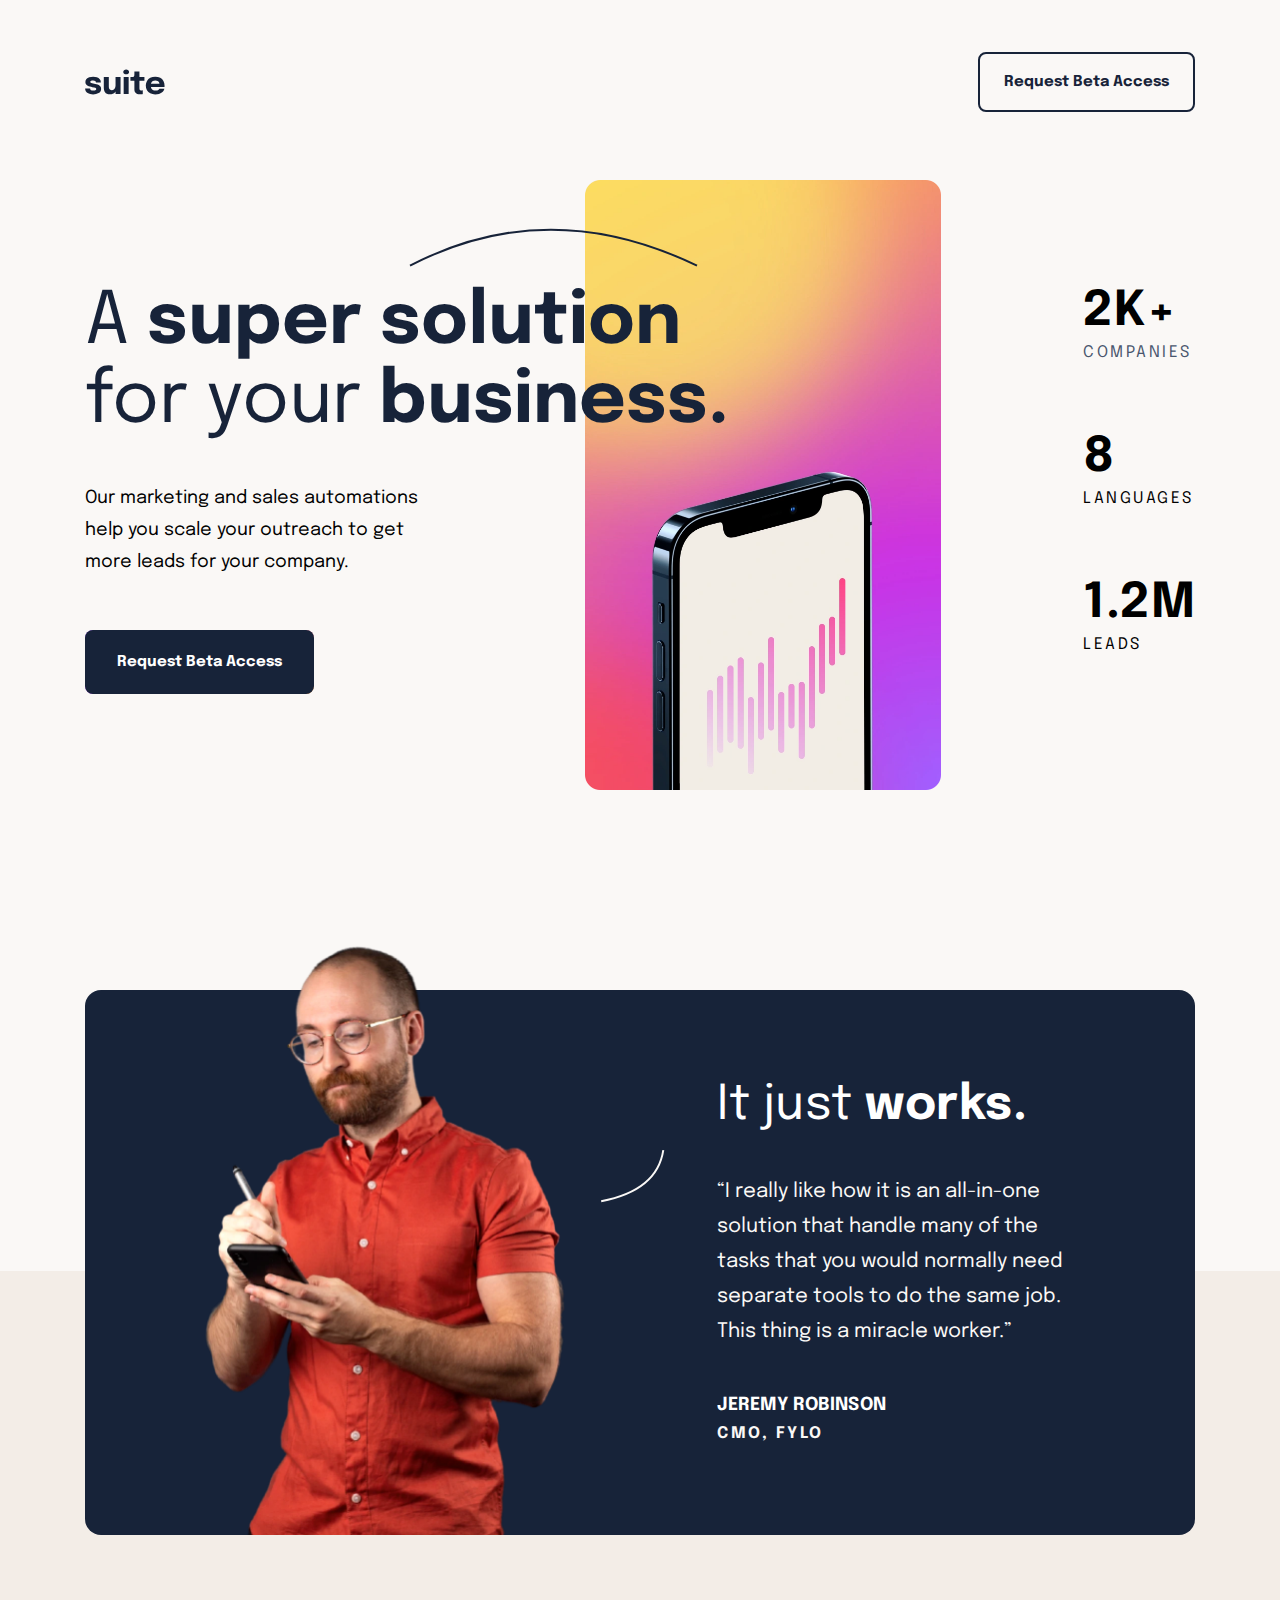
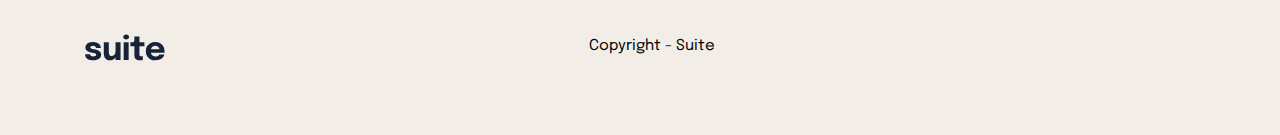
==== index.html @ e37b0295 "first commit" ====
<!DOCTYPE html>
<html lang="en">
<head>
  <meta charset="UTF-8">
  <meta name="viewport" content="width=device-width, initial-scale=1.0">

  <link rel="icon" type="image/png" sizes="32x32" href="./assets/favicon-32x32.png">
  
  <title>Frontend Mentor | Suite landing page</title>

  <!-- font awesome -->
  <link rel="stylesheet" href="https://cdnjs.cloudflare.com/ajax/libs/font-awesome/6.5.1/css/all.min.css" integrity="sha512-DTOQO9RWCH3ppGqcWaEA1BIZOC6xxalwEsw9c2QQeAIftl+Vegovlnee1c9QX4TctnWMn13TZye+giMm8e2LwA==" crossorigin="anonymous" referrerpolicy="no-referrer" />

  <!-- style -->
  <link rel="stylesheet" href="stylie/stylie.css">


</head>
<body class="bg-cream-white  ">

  <header class="pt13">
    <div class="container">
      <nav class="flex ai-center jc-space-between ">
        <a href="#" class="logo w20" data-aria="logo" >
          <img src="assets/logo.svg" alt="Logo">
        </a>
  
        <a href="#" class="btn btn--secondary">Request Beta Access</a>
      </nav>
    </div>
    
  </header>

  <main>

    <!-- hero section -->
    <section class="hero mt17 mobile-mt14">

      <div class="container  ">
        <div class="flex jc-space-between  tablet-flex-col pt26 pb23 tablet-row-gap22 tablet-py0  relative mobile-row-gap14">

          <div class="hero__left max-w166 tablet-max-w143 tablet-pt22 tablet-pb5 mobile-pt8 mobile-pb0">
           
            <h1 class="heading-xl mb10 text-dark-blue mobile-mb8 ">
             <span class="fw400">A </span>super solution<span class="fw400"> for your </span>business.
            </h1>
            <p class="body-text max-w87 mb13 mobile-mb8">
             Our marketing and sales automations help you scale your outreach to 
             get more leads for your company.
            </p>
            <a href="#" class="btn btn--primary">Request Beta Access</a>

          </div>
   
           <div class="hero__right mobile-flex-order3  ">
             
            <div class="flex flex-col tablet-flex-row mobile-flex-col tablet-childs-grow-1 tablet-childs-align-center row-gap16 mobile-row-gap8 ">
               <div>
                 <h2 class="heading-l">2K+</h2>
                 <h3 class="heading-s uppercase fw400 text-light-blue">Companies</h3>
               </div>
               <div>
                 <h2 class="heading-l">8</h2>
                 <h3 class="heading-s uppercase fw400 ">Languages</h3>
               </div>
               <div>
                 <h2 class="heading-l">1.2M</h2>
                 <h3 class="heading-s uppercase fw400 ">Leads</h3>
               </div>
             </div>

           </div>
   
           <!-- absolute images -->
           <div class="img-phone absolute z-1 h100pr top0 bottom0 left45pr tablet-h120 tablet-right0 tablet-left-unset mobile-static mobile-flex-order2 mobile-h-auto  ">
            <picture>
              <source media="(max-width : 576px)" srcset="assets/image-hero-landscape@2x.webp">
              <img src="assets/image-hero-portrait@2x.webp" alt="" class="h100pr">
            </picture>
           </div>

           <div class="img-line absolute top12 left81 tablet-w57 tablet-left60 mobile-w38 mobile-top0 mobile-left39   ">
             <img src="assets/pattern-curved-line-1.svg" alt="">
           </div>
            <!-- absolute images -->

        </div>
      </div>

    </section>
    <!-- hero section -->


    <!-- intro section -->
    <section class="intro mt39 mb-66 tablet-mt23 mobile-mt14 tablet-mb-116 ">
      <div class="container flex flex-col mobile-px0">

        <!-- blank space -->
        <div class="space h11 tablet-h45 "></div>
        <!-- blank space -->


        <div class="intro__content bg-dark-blue w100pr radius4 ">

          <div class="flex pl30 pr31 tablet-flex-col tablet-ai-center tablet-px15 mobile-px4 ">
            
            <!-- first image -->
            <div class="img w90 shrink-0 mt-11 tablet-w63 tablet-mt-45 mobile-w63 ">
              <picture>
                <source media="(max-width : 576px)" srcset="assets/image-jeremy-small@2x.webp" >
                <img src="assets/image-jeremy-large@2x.webp" alt="">
              </picture>
            </div>
            <!-- first image -->


            <!-- second image -->
            <div class="img--line w16 shrink-0 ml9 mr13 mt40 tablet-my10 tablet-mx0 tablet-w13 ">
              <img src="assets/pattern-curved-line-2.svg" alt="">
            </div>
            <!-- second image -->

            <!-- text -->
            <div class="text py22 tablet-py0 tablet-pb16 tablet-align-center  ">
              <h2 class="heading-l text-white mb10"><span class="fw400">It just </span> works.</h2>
              <p class="quote text-cream-white mb10 mobile-px3">
                “I really like how it is an all-in-one solution that handle many of 
                the tasks that you would normally need separate tools to do the same 
                job. This thing is a miracle worker.”
              </p>
              <h3 class="heading-m text-white uppercase">Jeremy Robinson</h3>
              <h4 class="heading-s text-cream-white uppercase ">CMO, Fylo</h4>
            </div>
            <!-- text -->



          </div>
        </div>
      </div>
    </section>
    <!-- intro section -->


  </main>

  <footer class="bg-beige tablet-pt116 pt66 ">
    <div class="container">

      <div class="flex ai-center pb18 pt24  jc-space-between tablet-py18 mobile-flex-col mobile-row-gap8 ">

        <a href="#" class="logo w20" data-aria="logo" >
          <img src="assets/logo.svg" alt="Logo">
        </a>

        <p class="footer-text">
          Copyright - Suite
        </p>

        <div class="social-media flex col-gap7" >
          <a href="#" class="facebook text-dark-blue hover-text-light-blue fs6" data-aria="facebook">
            <i class="fa-brands fa-square-facebook"></i>
          </a>
          <a href="#" class="twitter text-dark-blue hover-text-light-blue fs6" data-aria="twitter">
            <i class="fa-brands fa-twitter"></i>
          </a>
          <a href="#" class="Instagram text-dark-blue hover-text-light-blue fs6" data-aria="Instagram">
            <i class="fa-brands fa-instagram"></i>
          </a>
        </div>
      </div>
    </div>
  </footer>




</body>
</html>
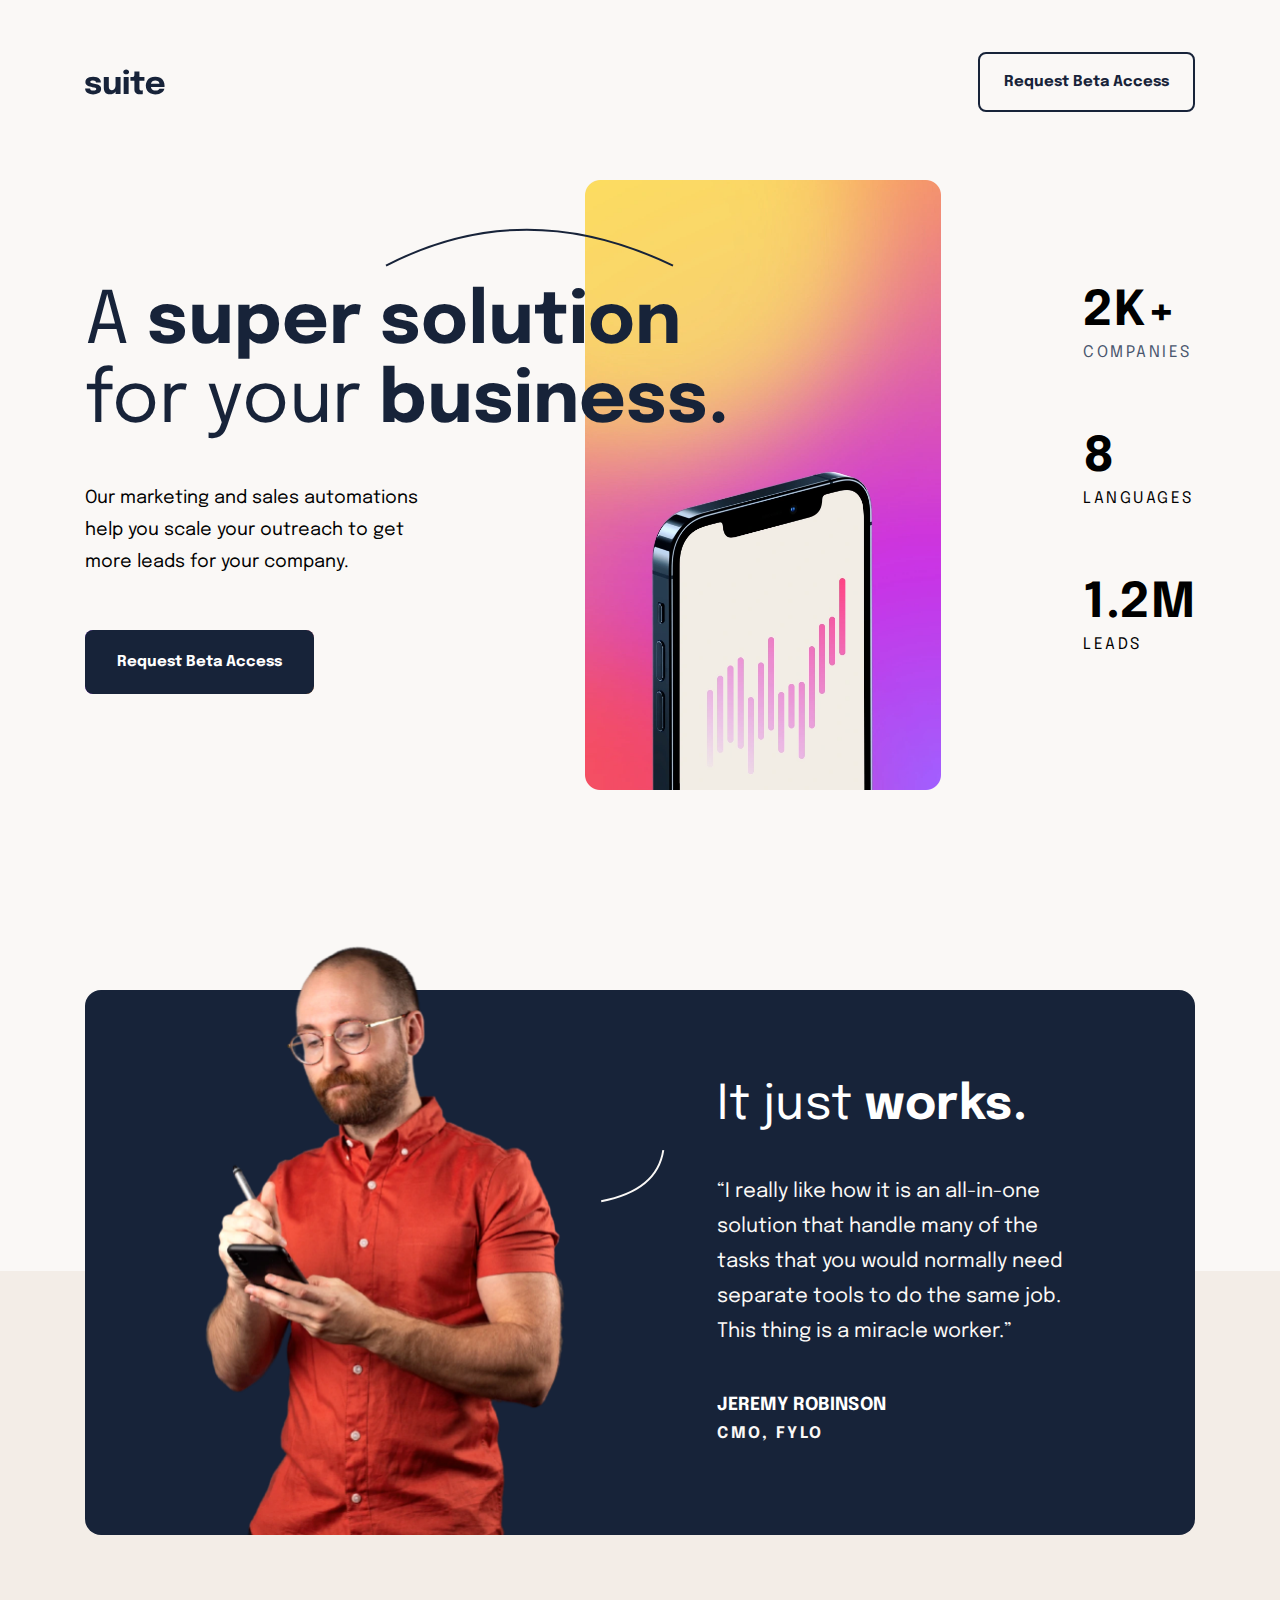
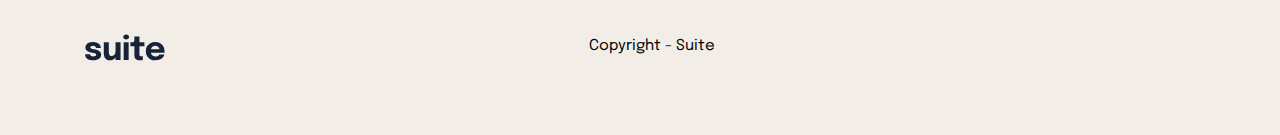
==== commit 16826a2d: "fix curve pattern position from left" ====
--- a/index.html
+++ b/index.html
@@ -79,7 +79,7 @@
             </picture>
            </div>
 
-           <div class="img-line absolute top12 left81 tablet-w57 tablet-left60 mobile-w38 mobile-top0 mobile-left39   ">
+           <div class="img-line absolute top12 left75 tablet-w57 tablet-left58 mobile-w38 mobile-top0 mobile-left39   ">
              <img src="assets/pattern-curved-line-1.svg" alt="">
            </div>
             <!-- absolute images -->
